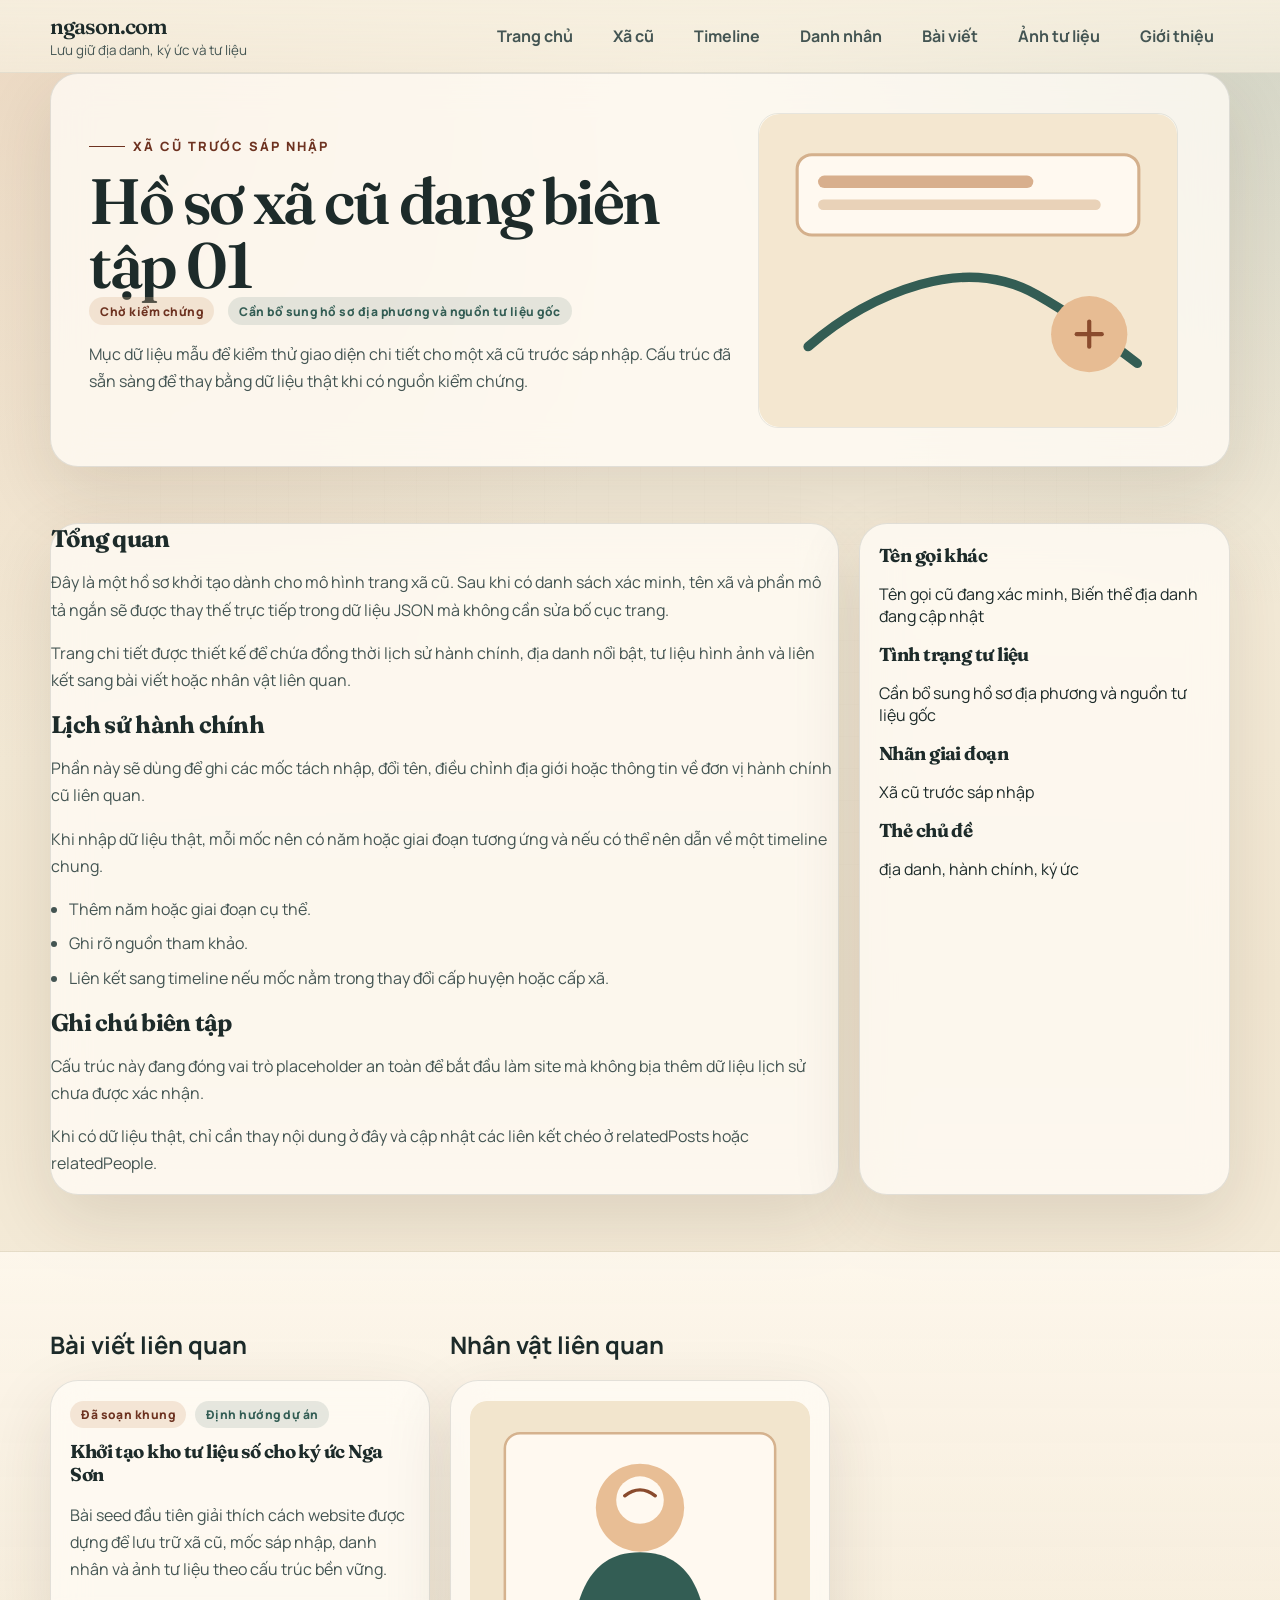
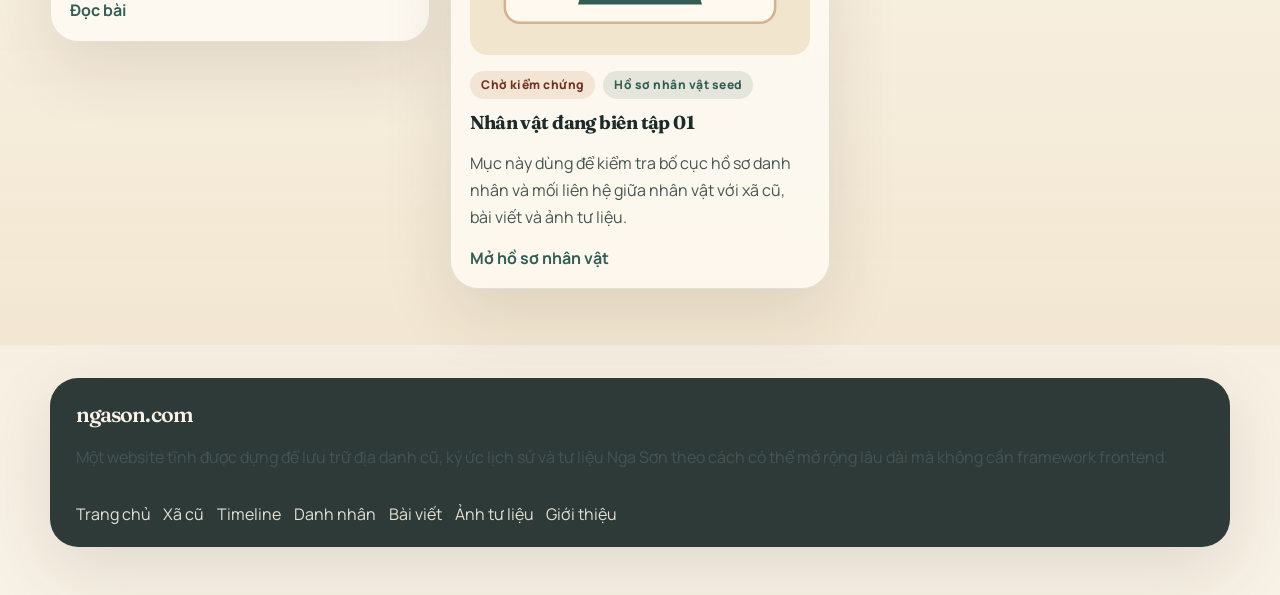
==== pages/commune.html @ c2601eb9 "feat: Initialize ngason.com project with static site structure and content - Add timeline data in JS" ====
<!DOCTYPE html>
<html lang="vi">
<head>
  <meta charset="UTF-8">
  <meta name="viewport" content="width=device-width, initial-scale=1.0">
  <meta name="description" content="Hồ sơ chi tiết một xã cũ trong kho tư liệu Nga Sơn.">
  <title>Hồ sơ xã cũ | ngason.com</title>
  <link rel="preconnect" href="https://fonts.googleapis.com">
  <link rel="preconnect" href="https://fonts.gstatic.com" crossorigin>
  <link href="https://fonts.googleapis.com/css2?family=Fraunces:opsz,wght@9..144,400;9..144,500;9..144,700&family=Manrope:wght@400;500;600;700&display=swap" rel="stylesheet">
  <link rel="stylesheet" href="../assets/css/main.css">
  <link rel="stylesheet" href="../assets/css/pages.css">
  <script defer src="../assets/js/data.js"></script>
  <script defer src="../assets/js/renderers.js"></script>
  <script defer src="../assets/js/lightbox.js"></script>
  <script defer src="../assets/js/app.js"></script>
</head>
<body data-page="commune">
  <div class="site-shell">
    <header class="site-header" data-site-header></header>
    <main>
      <section class="page-hero reveal">
        <div class="container detail-hero" data-commune-hero></div>
      </section>
      <section class="section reveal">
        <div class="container detail-layout">
          <article class="detail-body" data-commune-body></article>
          <aside class="detail-side" data-commune-aside></aside>
        </div>
      </section>
      <section class="section section-soft reveal">
        <div class="container related-grid">
          <div>
            <h2>Bài viết liên quan</h2>
            <div class="stack-list" data-commune-posts></div>
          </div>
          <div>
            <h2>Nhân vật liên quan</h2>
            <div class="stack-list" data-commune-people></div>
          </div>
        </div>
      </section>
    </main>
    <footer class="site-footer" data-site-footer></footer>
  </div>
</body>
</html>
---- assets/css/main.css ----
:root {
  --bg: #f6efdf;
  --bg-soft: #efe3cb;
  --surface: rgba(255, 252, 245, 0.78);
  --surface-strong: #fffaf1;
  --ink: #1d2b2a;
  --ink-soft: #445553;
  --line: rgba(29, 43, 42, 0.12);
  --accent: #8a4b2d;
  --accent-soft: #d8af8d;
  --accent-deep: #6d3220;
  --forest: #335d54;
  --shadow: 0 24px 70px rgba(60, 42, 24, 0.12);
  --radius-lg: 28px;
  --radius-md: 20px;
  --radius-sm: 14px;
  --container: 1180px;
}

* {
  box-sizing: border-box;
}

html {
  scroll-behavior: smooth;
}

body {
  margin: 0;
  min-height: 100vh;
  color: var(--ink);
  font-family: "Manrope", "Segoe UI", sans-serif;
  background:
    radial-gradient(circle at top left, rgba(216, 175, 141, 0.35), transparent 30%),
    radial-gradient(circle at top right, rgba(51, 93, 84, 0.18), transparent 24%),
    linear-gradient(180deg, #f6efdf 0%, #f2e7d2 45%, #f8f2e6 100%);
}

body::before {
  content: "";
  position: fixed;
  inset: 0;
  pointer-events: none;
  opacity: 0.35;
  background-image:
    linear-gradient(rgba(29, 43, 42, 0.03) 1px, transparent 1px),
    linear-gradient(90deg, rgba(29, 43, 42, 0.03) 1px, transparent 1px);
  background-size: 32px 32px;
  mask-image: radial-gradient(circle at center, black 50%, transparent 90%);
}

img {
  display: block;
  max-width: 100%;
}

a {
  color: inherit;
  text-decoration: none;
}

button,
input,
textarea,
select {
  font: inherit;
}

.site-shell {
  position: relative;
}

.container {
  width: min(calc(100% - 2rem), var(--container));
  margin: 0 auto;
}

.narrow {
  width: min(calc(100% - 2rem), 780px);
}

.section,
.page-hero,
.hero {
  position: relative;
  z-index: 1;
}

.section {
  padding: 3.5rem 0;
}

.section-soft {
  background: linear-gradient(180deg, rgba(255, 250, 241, 0.78), rgba(239, 227, 203, 0.7));
  border-block: 1px solid rgba(29, 43, 42, 0.05);
}

.section-head,
.section-split {
  display: flex;
  justify-content: space-between;
  gap: 1.5rem;
  align-items: end;
  margin-bottom: 1.75rem;
}

.section-head h2,
.section-split h2,
.page-hero h1,
.hero h1,
.detail-hero h1,
.center-card h1 {
  margin: 0;
  font-family: "Fraunces", "Iowan Old Style", serif;
  font-weight: 600;
  line-height: 1;
  letter-spacing: -0.04em;
}

.hero h1 {
  font-size: clamp(3rem, 7vw, 6.2rem);
  max-width: 9ch;
}

.page-hero h1,
.detail-hero h1 {
  font-size: clamp(2.4rem, 5vw, 4.4rem);
}

.eyebrow {
  display: inline-flex;
  align-items: center;
  gap: 0.5rem;
  margin: 0 0 0.9rem;
  color: var(--accent-deep);
  font-size: 0.8rem;
  font-weight: 800;
  letter-spacing: 0.16em;
  text-transform: uppercase;
}

.eyebrow::before {
  content: "";
  width: 2.2rem;
  height: 1px;
  background: currentColor;
}

.hero {
  padding: 2rem 0 1.5rem;
}

.hero-grid {
  display: grid;
  grid-template-columns: minmax(0, 1.1fr) minmax(320px, 0.9fr);
  gap: 2rem;
  align-items: center;
}

.hero-copy,
.hero-art,
.page-hero .narrow,
.detail-hero,
.prose-panel,
.card,
.timeline-item,
.stack-card,
.gallery-card,
.stat-card,
.detail-body,
.detail-side,
.notice-card,
.center-card {
  background: var(--surface);
  backdrop-filter: blur(18px);
  border: 1px solid var(--line);
  border-radius: var(--radius-lg);
  box-shadow: var(--shadow);
}

.hero-copy,
.hero-art,
.page-hero .narrow,
.detail-hero,
.prose-panel,
.center-card {
  padding: clamp(1.5rem, 3vw, 2.5rem);
}

.hero-text,
.section-intro,
.detail-body p,
.prose-panel p,
.notice-card,
.detail-meta,
.stack-card p,
.card p,
.timeline-item p,
.gallery-caption,
.footer-copy {
  color: var(--ink-soft);
  line-height: 1.7;
}

.hero-actions,
.meta-row {
  display: flex;
  gap: 0.9rem;
  flex-wrap: wrap;
}

.button,
.text-link {
  display: inline-flex;
  align-items: center;
  justify-content: center;
  gap: 0.5rem;
  transition: transform 180ms ease, box-shadow 180ms ease, background 180ms ease;
}

.button {
  padding: 0.9rem 1.2rem;
  border-radius: 999px;
  border: 1px solid transparent;
  font-weight: 700;
}

.button:hover,
.text-link:hover,
.card:hover,
.stack-card:hover,
.gallery-card:hover {
  transform: translateY(-2px);
}

.button-primary {
  color: #fff7ed;
  background: linear-gradient(135deg, var(--accent-deep), var(--accent));
  box-shadow: 0 16px 28px rgba(109, 50, 32, 0.25);
}

.button-secondary {
  color: var(--ink);
  background: rgba(255, 250, 241, 0.92);
  border-color: rgba(29, 43, 42, 0.09);
}

.text-link {
  color: var(--forest);
  font-weight: 700;
}

.site-header {
  position: sticky;
  top: 0;
  z-index: 20;
  padding: 0.8rem 0;
  backdrop-filter: blur(14px);
  background: linear-gradient(180deg, rgba(246, 239, 223, 0.92), rgba(246, 239, 223, 0.72));
  border-bottom: 1px solid rgba(29, 43, 42, 0.08);
}

.nav-shell,
.site-footer .footer-shell {
  width: min(calc(100% - 2rem), var(--container));
  margin: 0 auto;
}

.nav-shell {
  display: flex;
  align-items: center;
  justify-content: space-between;
  gap: 1rem;
}

.brand-lockup {
  display: grid;
  gap: 0.1rem;
}

.brand-title {
  font-family: "Fraunces", serif;
  font-size: 1.35rem;
  font-weight: 600;
  letter-spacing: -0.04em;
}

.brand-subtitle {
  font-size: 0.84rem;
  color: var(--ink-soft);
}

.nav-links {
  display: flex;
  gap: 0.5rem;
  flex-wrap: wrap;
  justify-content: flex-end;
}

.nav-links a {
  padding: 0.72rem 1rem;
  border-radius: 999px;
  font-weight: 700;
  color: var(--ink-soft);
}

.nav-links a.is-active,
.nav-links a:hover {
  color: var(--ink);
  background: rgba(255, 250, 241, 0.85);
}

.notice-band {
  padding: 0 0 1.5rem;
}

.notice-list {
  display: grid;
  gap: 0.8rem;
}

.notice-card {
  padding: 1rem 1.25rem;
  font-weight: 600;
}

.feature-grid,
.card-grid,
.gallery-grid,
.related-grid,
.highlight-layout,
.stat-row {
  display: grid;
  gap: 1.25rem;
}

.feature-grid {
  grid-template-columns: repeat(4, minmax(0, 1fr));
}

.card-grid {
  grid-template-columns: repeat(3, minmax(0, 1fr));
}

.gallery-grid {
  grid-template-columns: repeat(3, minmax(0, 1fr));
}

.related-grid,
.highlight-layout {
  grid-template-columns: repeat(3, minmax(0, 1fr));
}

.stat-row {
  grid-template-columns: repeat(3, minmax(0, 1fr));
  margin-bottom: 1.25rem;
}

.card,
.stack-card,
.timeline-item,
.gallery-card,
.stat-card {
  overflow: hidden;
}

.card,
.stack-card,
.gallery-card,
.timeline-item,
.stat-card,
.detail-side {
  padding: 1.2rem;
}

.card-media,
.gallery-card img {
  aspect-ratio: 4 / 3;
  width: 100%;
  object-fit: cover;
  border-radius: calc(var(--radius-md) - 4px);
  margin-bottom: 1rem;
}

.card h3,
.stack-card h3,
.timeline-item h3,
.gallery-card h3,
.detail-side h3,
.detail-body h2,
.detail-body h3,
.highlight-layout h3 {
  margin: 0 0 0.55rem;
  font-family: "Fraunces", serif;
  letter-spacing: -0.03em;
}

.card-meta,
.stack-meta,
.detail-meta,
.caption-meta,
.badge-row,
.gallery-meta,
.timeline-meta {
  display: flex;
  gap: 0.55rem;
  flex-wrap: wrap;
  margin-bottom: 0.75rem;
}

.badge {
  display: inline-flex;
  align-items: center;
  padding: 0.32rem 0.68rem;
  border-radius: 999px;
  background: rgba(216, 175, 141, 0.28);
  color: var(--accent-deep);
  font-size: 0.75rem;
  font-weight: 800;
  letter-spacing: 0.04em;
}

.badge-neutral {
  background: rgba(51, 93, 84, 0.12);
  color: var(--forest);
}

.timeline-preview,
.timeline-full {
  display: grid;
  gap: 1rem;
}

.timeline-item {
  border-left: 4px solid rgba(138, 75, 45, 0.24);
}

.stack-list {
  display: grid;
  gap: 1rem;
}

.gallery-strip {
  display: grid;
  grid-template-columns: repeat(3, minmax(0, 1fr));
  gap: 0.85rem;
}

.gallery-thumb {
  overflow: hidden;
  border-radius: var(--radius-md);
  border: 1px solid rgba(29, 43, 42, 0.1);
  background: rgba(255, 250, 241, 0.85);
}

.gallery-thumb img {
  width: 100%;
  aspect-ratio: 1;
  object-fit: cover;
}

.detail-hero {
  display: grid;
  gap: 1rem;
}

.detail-layout {
  display: grid;
  grid-template-columns: minmax(0, 1.7fr) minmax(280px, 0.8fr);
  gap: 1.25rem;
}

.detail-layout-wide {
  grid-template-columns: minmax(0, 2fr) minmax(280px, 0.7fr);
}

.detail-body,
.detail-side {
  min-height: 100%;
}

.detail-body h2:not(:first-child),
.detail-body h3:not(:first-child) {
  margin-top: 1.8rem;
}

.detail-body ul,
.prose-panel ul {
  padding-left: 1.1rem;
  color: var(--ink-soft);
  line-height: 1.7;
}

.detail-body li + li,
.prose-panel li + li {
  margin-top: 0.45rem;
}

.stat-card strong {
  display: block;
  margin-bottom: 0.25rem;
  font-size: 1.7rem;
  font-family: "Fraunces", serif;
}

.site-footer {
  padding: 2rem 0 3rem;
}

.footer-shell {
  display: grid;
  gap: 1rem;
  padding: 1.4rem 1.6rem;
  background: rgba(29, 43, 42, 0.92);
  color: #f8f2e6;
  border-radius: var(--radius-lg);
  box-shadow: var(--shadow);
}

.footer-links {
  display: flex;
  gap: 0.8rem;
  flex-wrap: wrap;
}

.footer-links a {
  color: rgba(248, 242, 230, 0.9);
}

.prose-panel {
  display: grid;
  gap: 1rem;
}

.center-stage {
  min-height: 100vh;
  display: grid;
  place-items: center;
  padding: 2rem 0;
}

.center-card {
  text-align: center;
}

.reveal {
  opacity: 0;
  transform: translateY(18px);
  transition: opacity 480ms ease, transform 480ms ease;
}

.reveal.is-visible {
  opacity: 1;
  transform: translateY(0);
}

@media (max-width: 1024px) {
  .feature-grid,
  .card-grid,
  .gallery-grid,
  .related-grid,
  .highlight-layout,
  .stat-row,
  .gallery-strip,
  .detail-layout,
  .detail-layout-wide,
  .hero-grid {
    grid-template-columns: repeat(2, minmax(0, 1fr));
  }

  .detail-layout,
  .detail-layout-wide,
  .hero-grid {
    grid-template-columns: 1fr;
  }
}

@media (max-width: 720px) {
  .container {
    width: min(calc(100% - 1rem), var(--container));
  }

  .section {
    padding: 2.4rem 0;
  }

  .feature-grid,
  .card-grid,
  .gallery-grid,
  .related-grid,
  .highlight-layout,
  .stat-row,
  .gallery-strip {
    grid-template-columns: 1fr;
  }

  .section-head,
  .section-split,
  .nav-shell {
    align-items: start;
    flex-direction: column;
  }

  .nav-links {
    width: 100%;
    justify-content: flex-start;
  }
}
---- assets/css/pages.css ----
.feature-card {
  padding: 1.35rem;
  background: linear-gradient(180deg, rgba(255, 250, 241, 0.86), rgba(245, 232, 211, 0.7));
  border: 1px solid rgba(29, 43, 42, 0.08);
  border-radius: 24px;
  box-shadow: var(--shadow);
}

.feature-card h3 {
  margin: 0 0 0.55rem;
  font-family: "Fraunces", serif;
}

.feature-card p {
  margin: 0 0 1rem;
  color: var(--ink-soft);
  line-height: 1.65;
}

.feature-card .text-link {
  font-size: 0.94rem;
}

.detail-cover {
  width: 100%;
  max-width: 420px;
  border-radius: var(--radius-md);
  border: 1px solid rgba(29, 43, 42, 0.09);
}

.detail-header-grid {
  display: grid;
  grid-template-columns: minmax(0, 1.2fr) minmax(220px, 0.8fr);
  gap: 1.2rem;
  align-items: center;
}

.empty-state {
  padding: 1.1rem 1.2rem;
  border-radius: var(--radius-md);
  border: 1px dashed rgba(29, 43, 42, 0.16);
  color: var(--ink-soft);
  background: rgba(255, 250, 241, 0.62);
}

.inline-links {
  display: flex;
  gap: 0.6rem;
  flex-wrap: wrap;
}

.inline-links a {
  padding: 0.45rem 0.7rem;
  border-radius: 999px;
  background: rgba(51, 93, 84, 0.1);
  color: var(--forest);
  font-weight: 700;
}

.gallery-card button {
  width: 100%;
  margin-top: 0.85rem;
}

.lightbox {
  position: fixed;
  inset: 0;
  display: none;
  place-items: center;
  padding: 1rem;
  background: rgba(18, 25, 24, 0.82);
  z-index: 50;
}

.lightbox.is-open {
  display: grid;
}

.lightbox-dialog {
  width: min(960px, calc(100vw - 2rem));
  max-height: calc(100vh - 2rem);
  overflow: auto;
  padding: 1rem;
  border-radius: var(--radius-lg);
  background: rgba(255, 250, 241, 0.98);
}

.lightbox-dialog img {
  width: 100%;
  max-height: 70vh;
  object-fit: contain;
  border-radius: var(--radius-md);
}

.lightbox-caption {
  margin-top: 0.8rem;
  color: var(--ink-soft);
}

.lightbox-close {
  margin-top: 0.8rem;
}

@media (max-width: 720px) {
  .detail-header-grid {
    grid-template-columns: 1fr;
  }
}
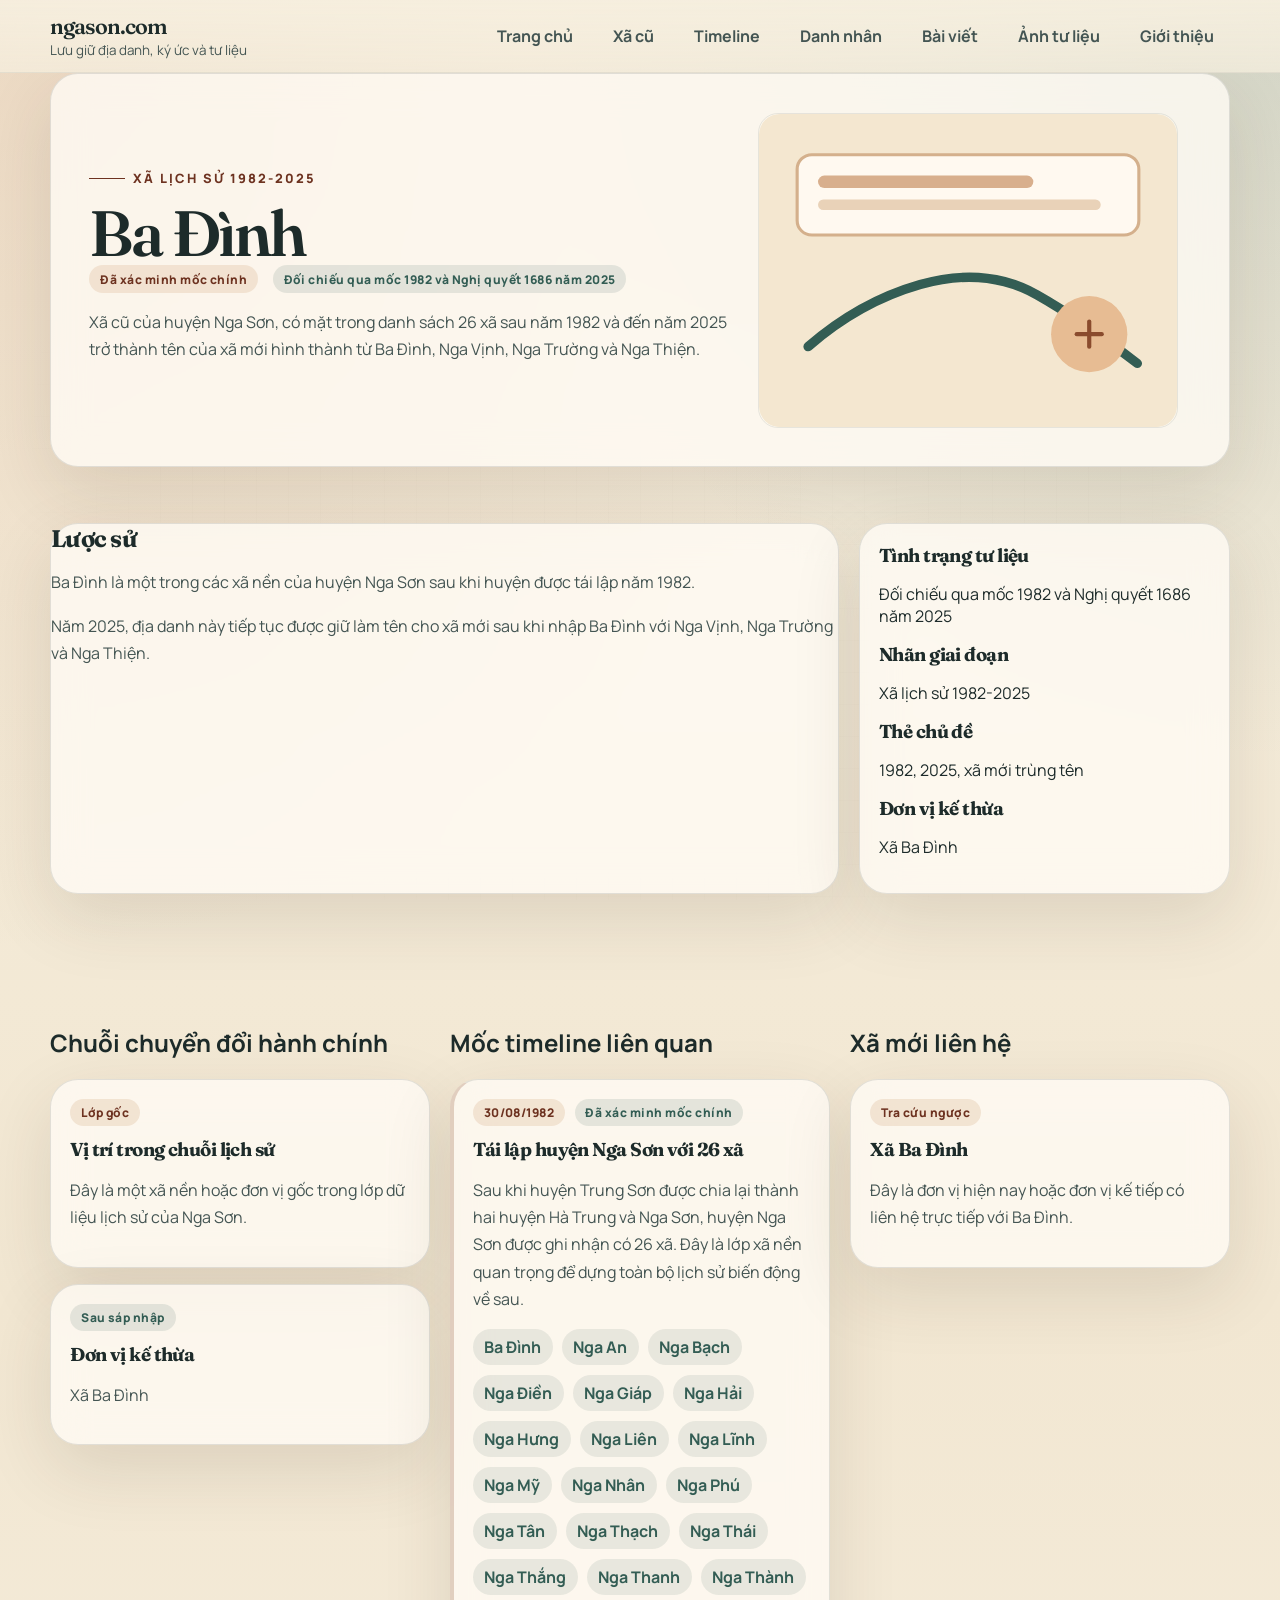
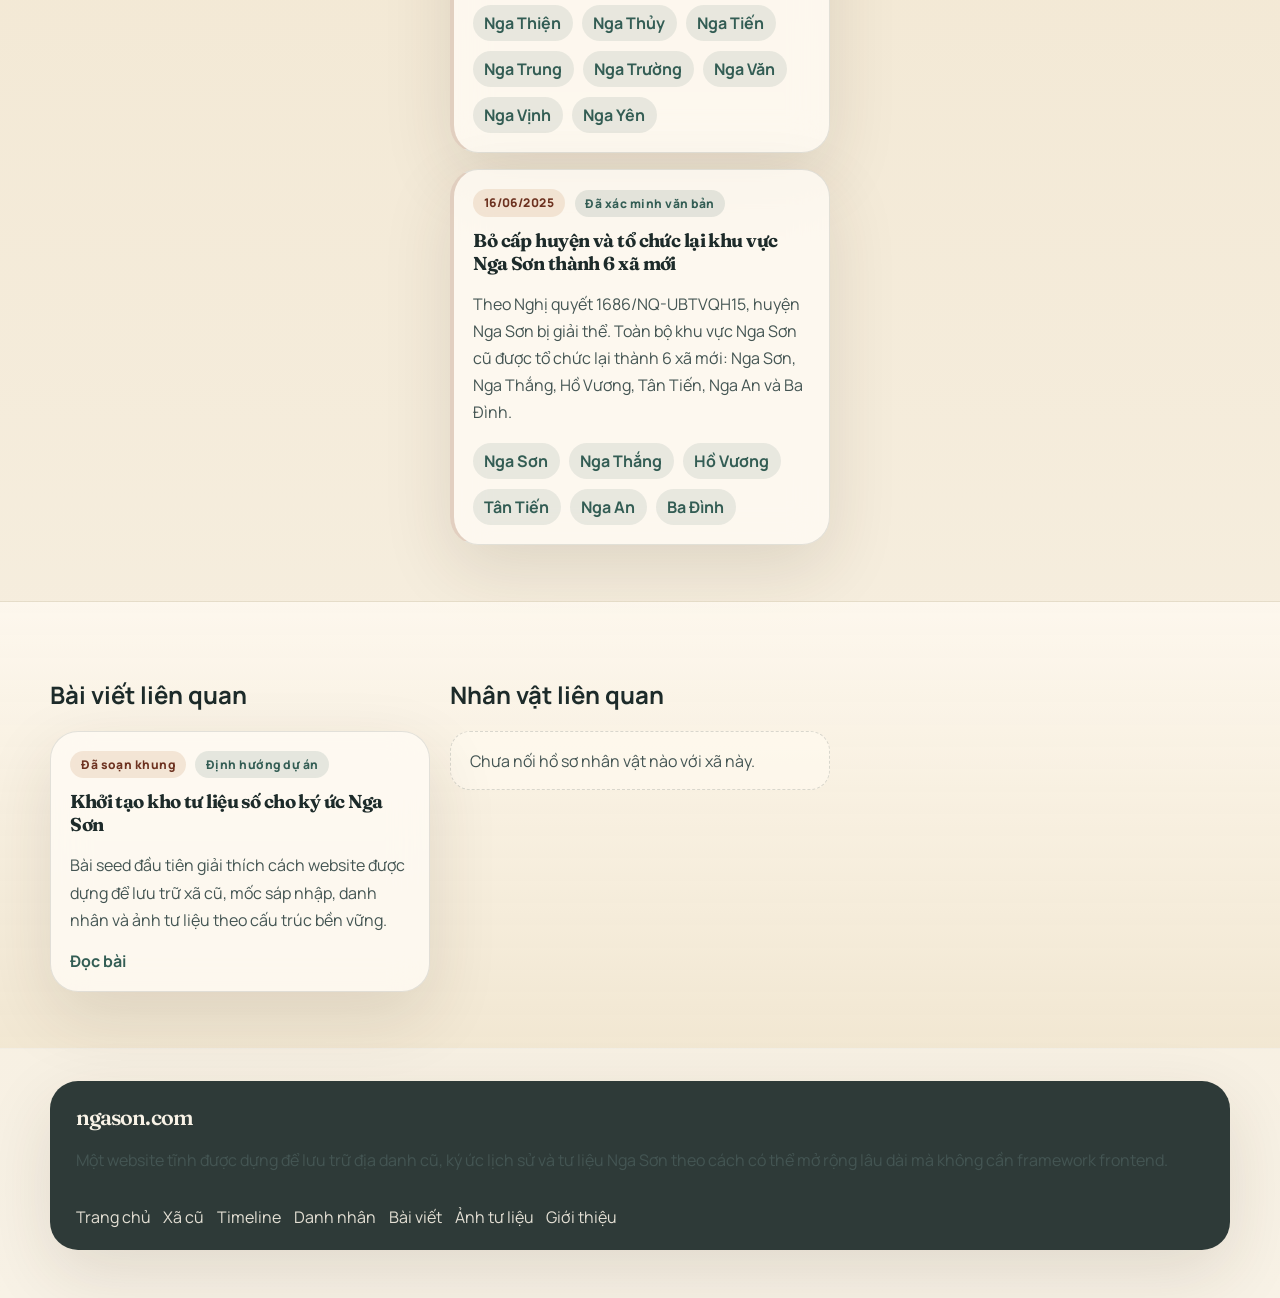
==== commit 921820da: "Update timeline and commune data for Nga Sơn - Revised timeline entries to include significant histo" ====
--- a/pages/commune.html
+++ b/pages/commune.html
@@ -28,6 +28,22 @@
           <aside class="detail-side" data-commune-aside></aside>
         </div>
       </section>
+      <section class="section reveal">
+        <div class="container related-grid">
+          <div>
+            <h2>Chuỗi chuyển đổi hành chính</h2>
+            <div class="stack-list" data-commune-transition></div>
+          </div>
+          <div>
+            <h2>Mốc timeline liên quan</h2>
+            <div class="stack-list" data-commune-timeline></div>
+          </div>
+          <div>
+            <h2>Xã mới liên hệ</h2>
+            <div class="stack-list" data-commune-modern-links></div>
+          </div>
+        </div>
+      </section>
       <section class="section section-soft reveal">
         <div class="container related-grid">
           <div>
--- a/assets/css/main.css
+++ b/assets/css/main.css
@@ -314,6 +314,51 @@
   padding: 0 0 1.5rem;
 }
 
+.search-panel {
+  margin-bottom: 1.5rem;
+  padding: 1.3rem;
+  background: rgba(255, 250, 241, 0.8);
+  border: 1px solid var(--line);
+  border-radius: var(--radius-lg);
+  box-shadow: var(--shadow);
+}
+
+.search-head {
+  display: flex;
+  justify-content: space-between;
+  align-items: end;
+  gap: 1rem;
+  margin-bottom: 1rem;
+}
+
+.compact-head {
+  margin-top: 1.25rem;
+}
+
+.compact-panel {
+  margin-bottom: 1.25rem;
+}
+
+.search-bar input {
+  width: 100%;
+  padding: 1rem 1.1rem;
+  border-radius: 18px;
+  border: 1px solid rgba(29, 43, 42, 0.12);
+  background: rgba(255, 252, 245, 0.92);
+  color: var(--ink);
+}
+
+.search-bar input:focus {
+  outline: 2px solid rgba(138, 75, 45, 0.22);
+  border-color: rgba(138, 75, 45, 0.35);
+}
+
+.search-meta {
+  margin-top: 0.85rem;
+  color: var(--ink-soft);
+  font-size: 0.95rem;
+}
+
 .notice-list {
   display: grid;
   gap: 0.8rem;
@@ -605,4 +650,9 @@
     width: 100%;
     justify-content: flex-start;
   }
+
+  .search-head {
+    flex-direction: column;
+    align-items: start;
+  }
 }
--- a/assets/css/pages.css
+++ b/assets/css/pages.css
@@ -57,6 +57,14 @@
   font-weight: 700;
 }
 
+.inline-links span {
+  padding: 0.45rem 0.7rem;
+  border-radius: 999px;
+  background: rgba(51, 93, 84, 0.1);
+  color: var(--forest);
+  font-weight: 700;
+}
+
 .gallery-card button {
   width: 100%;
   margin-top: 0.85rem;
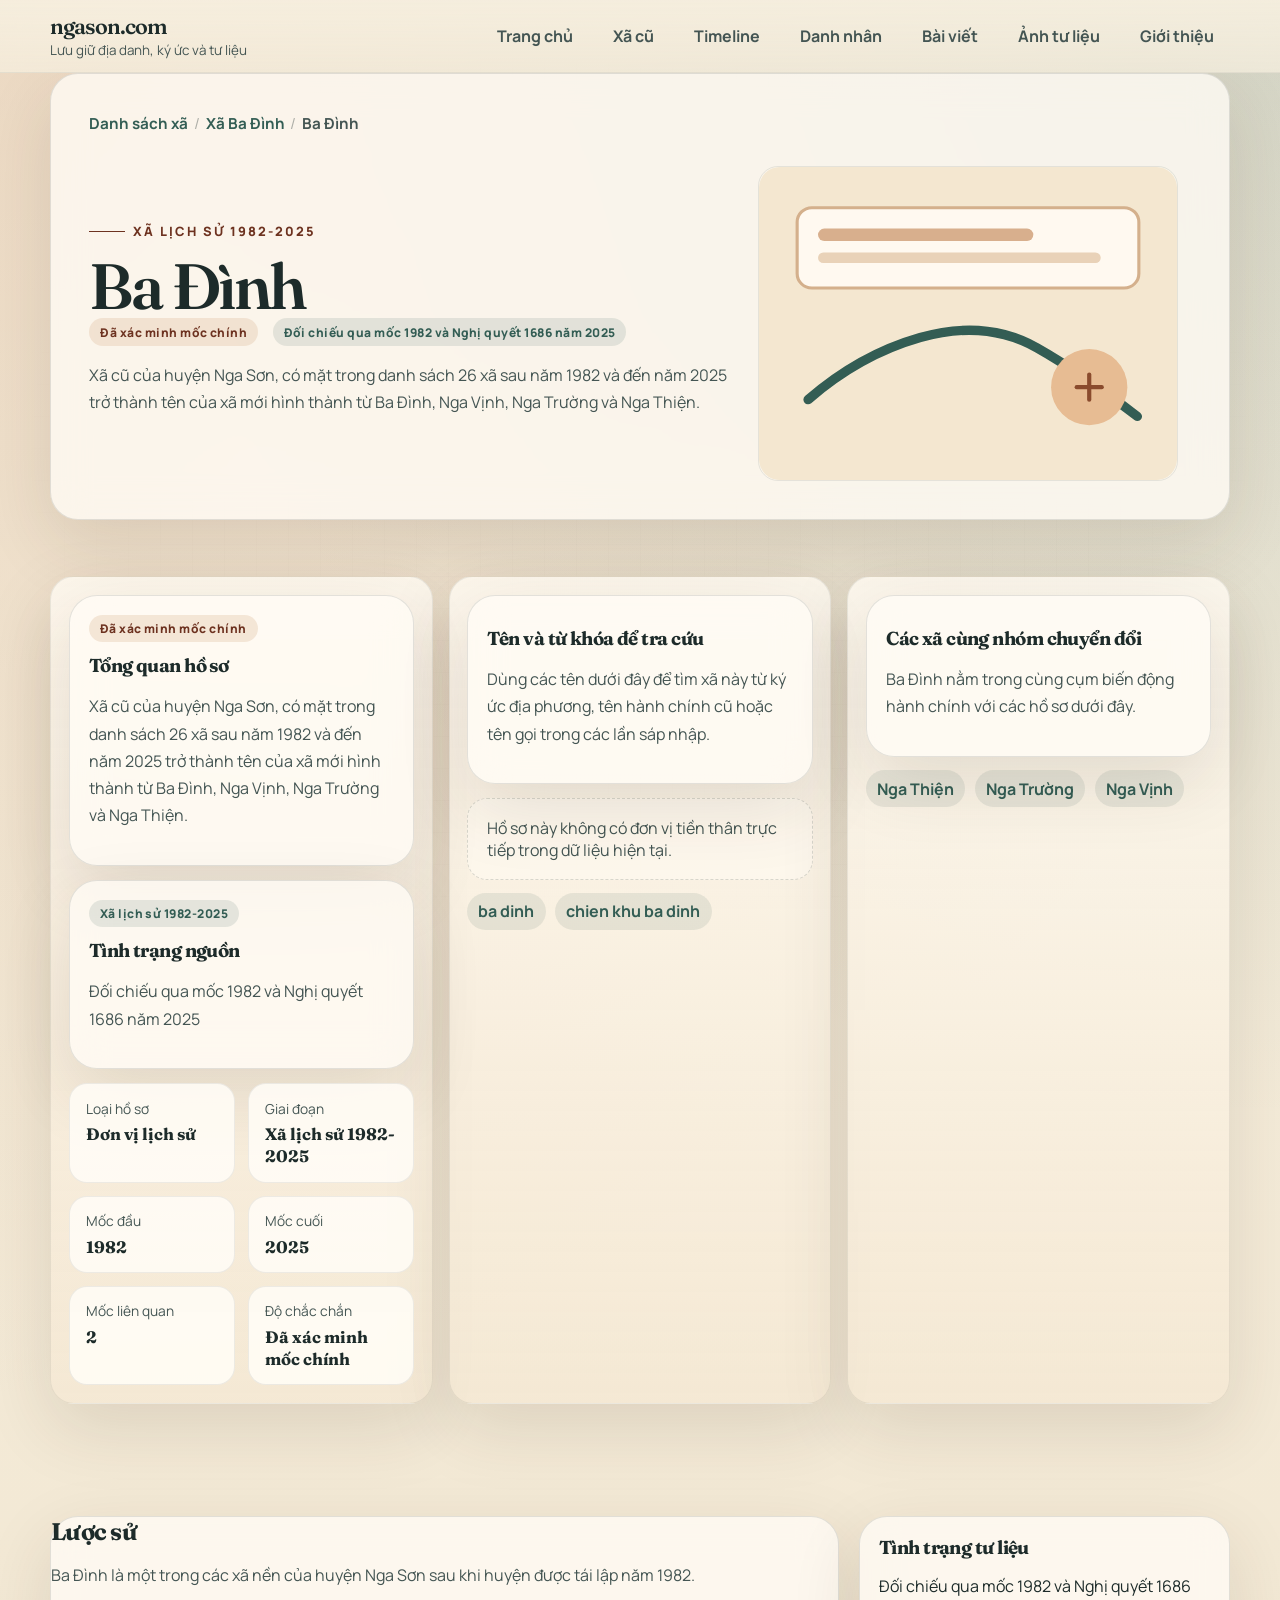
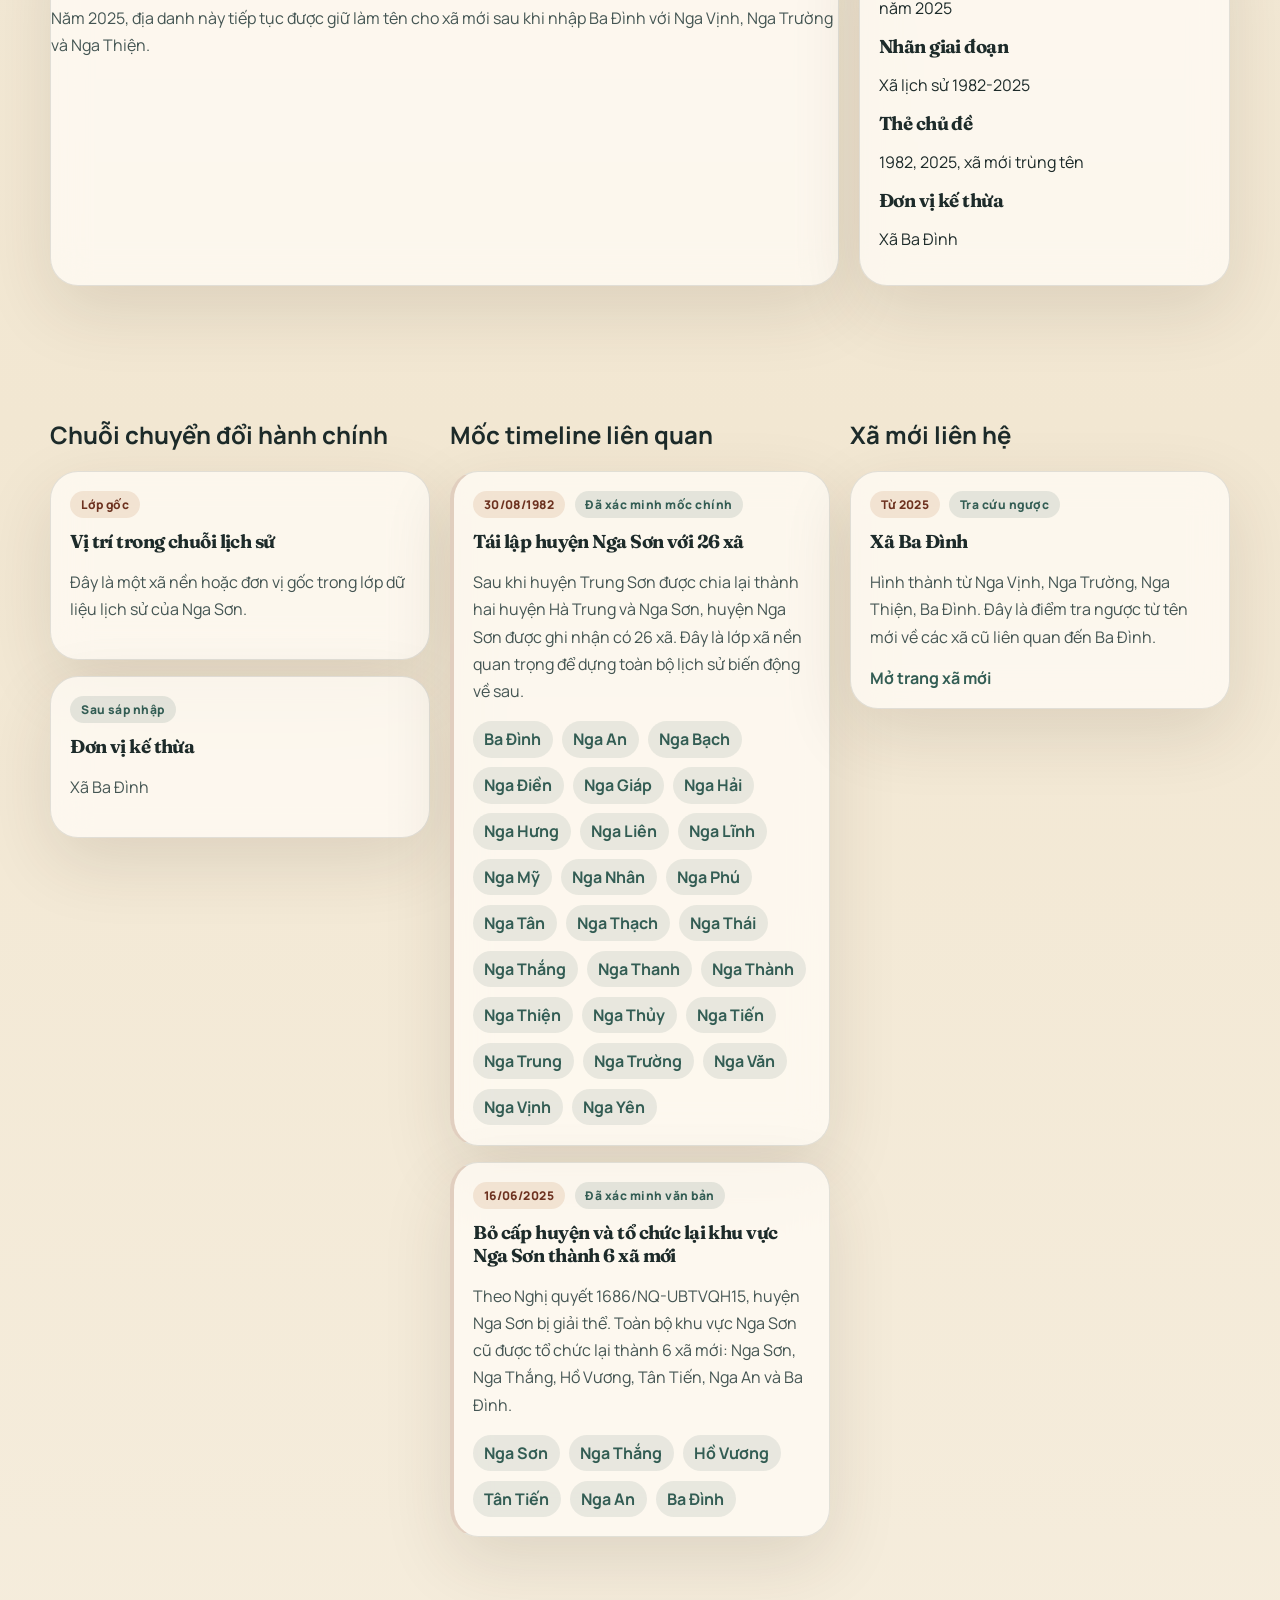
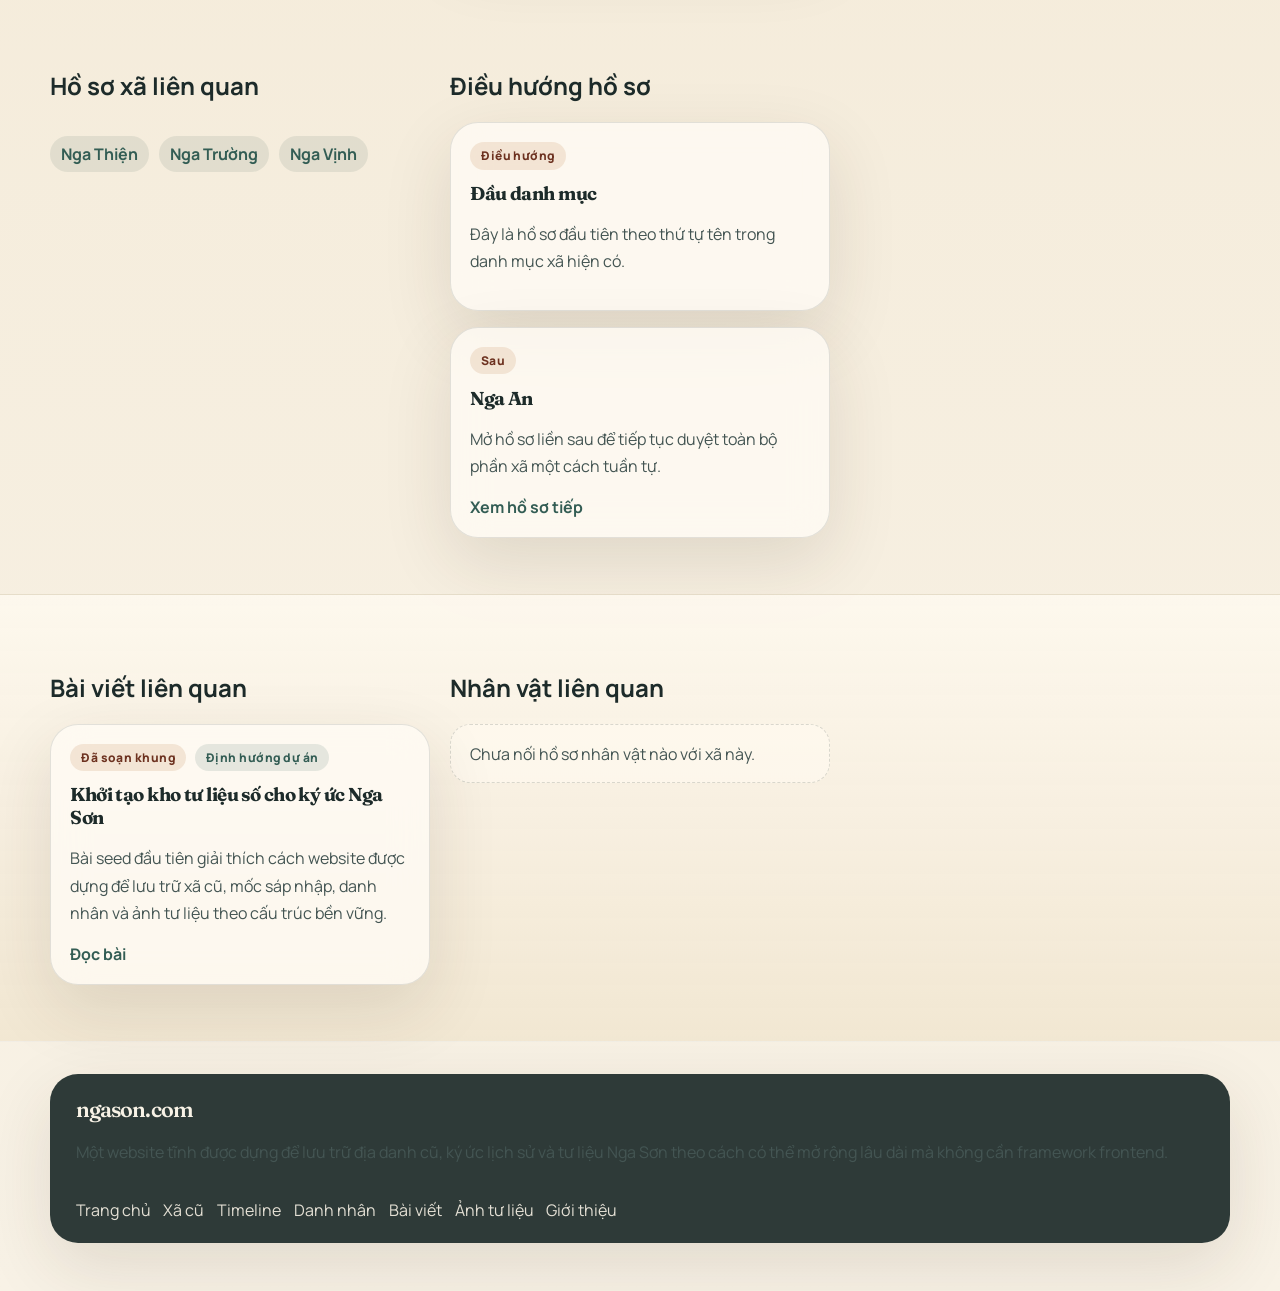
==== commit 5cb19013: "feat: Enhance commune profile page with breadcrumb navigation, related links, and improved layout" ====
--- a/pages/commune.html
+++ b/pages/commune.html
@@ -20,7 +20,17 @@
     <header class="site-header" data-site-header></header>
     <main>
       <section class="page-hero reveal">
-        <div class="container detail-hero" data-commune-hero></div>
+        <div class="container detail-hero">
+          <div data-commune-breadcrumb></div>
+          <div data-commune-hero></div>
+        </div>
+      </section>
+      <section class="section reveal">
+        <div class="container profile-mosaic">
+          <div class="profile-panel" data-commune-profile-cards></div>
+          <div class="profile-panel" data-commune-search-terms></div>
+          <div class="profile-panel" data-commune-same-cluster></div>
+        </div>
       </section>
       <section class="section reveal">
         <div class="container detail-layout">
@@ -44,6 +54,18 @@
           </div>
         </div>
       </section>
+      <section class="section reveal">
+        <div class="container related-grid commune-deep-grid">
+          <div>
+            <h2>Hồ sơ xã liên quan</h2>
+            <div class="stack-list" data-commune-related-links></div>
+          </div>
+          <div>
+            <h2>Điều hướng hồ sơ</h2>
+            <div class="stack-list" data-commune-navigation></div>
+          </div>
+        </div>
+      </section>
       <section class="section section-soft reveal">
         <div class="container related-grid">
           <div>
--- a/assets/css/pages.css
+++ b/assets/css/pages.css
@@ -28,11 +28,98 @@
   border: 1px solid rgba(29, 43, 42, 0.09);
 }
 
+.breadcrumb-trail {
+  display: flex;
+  flex-wrap: wrap;
+  gap: 0.35rem;
+  align-items: center;
+  margin-bottom: 1rem;
+  color: var(--ink-soft);
+  font-size: 0.95rem;
+}
+
+.breadcrumb-item {
+  display: inline-flex;
+  align-items: center;
+  gap: 0.35rem;
+}
+
+.breadcrumb-item a {
+  color: var(--forest);
+  font-weight: 700;
+}
+
+.breadcrumb-item span[aria-current="page"] {
+  color: var(--umber);
+  font-weight: 700;
+}
+
+.breadcrumb-separator {
+  color: rgba(29, 43, 42, 0.35);
+}
+
 .detail-header-grid {
   display: grid;
   grid-template-columns: minmax(0, 1.2fr) minmax(220px, 0.8fr);
   gap: 1.2rem;
   align-items: center;
+}
+
+.profile-mosaic {
+  display: grid;
+  grid-template-columns: repeat(3, minmax(0, 1fr));
+  gap: 1rem;
+}
+
+.profile-panel {
+  padding: 1.1rem;
+  border-radius: 24px;
+  border: 1px solid rgba(29, 43, 42, 0.08);
+  background: linear-gradient(180deg, rgba(255, 250, 241, 0.84), rgba(245, 232, 211, 0.68));
+  box-shadow: var(--shadow);
+}
+
+.profile-panel > * + * {
+  margin-top: 0.9rem;
+}
+
+.fact-grid {
+  display: grid;
+  grid-template-columns: repeat(2, minmax(0, 1fr));
+  gap: 0.8rem;
+}
+
+.fact-card {
+  padding: 0.9rem 1rem;
+  border-radius: 18px;
+  background: rgba(255, 252, 245, 0.9);
+  border: 1px solid rgba(29, 43, 42, 0.08);
+}
+
+.fact-card span {
+  display: block;
+  margin-bottom: 0.35rem;
+  color: var(--ink-soft);
+  font-size: 0.86rem;
+}
+
+.fact-card strong {
+  font-family: "Fraunces", serif;
+  font-size: 1.04rem;
+}
+
+.inline-links-rich {
+  margin-top: 0.85rem;
+}
+
+.inline-links-rich span,
+.inline-links-rich a {
+  background: rgba(138, 75, 45, 0.08);
+  color: var(--umber);
+}
+
+.commune-deep-grid {
+  align-items: start;
 }
 
 .empty-state {
@@ -113,4 +200,12 @@
   .detail-header-grid {
     grid-template-columns: 1fr;
   }
+
+  .profile-mosaic {
+    grid-template-columns: 1fr;
+  }
+
+  .fact-grid {
+    grid-template-columns: 1fr;
+  }
 }
